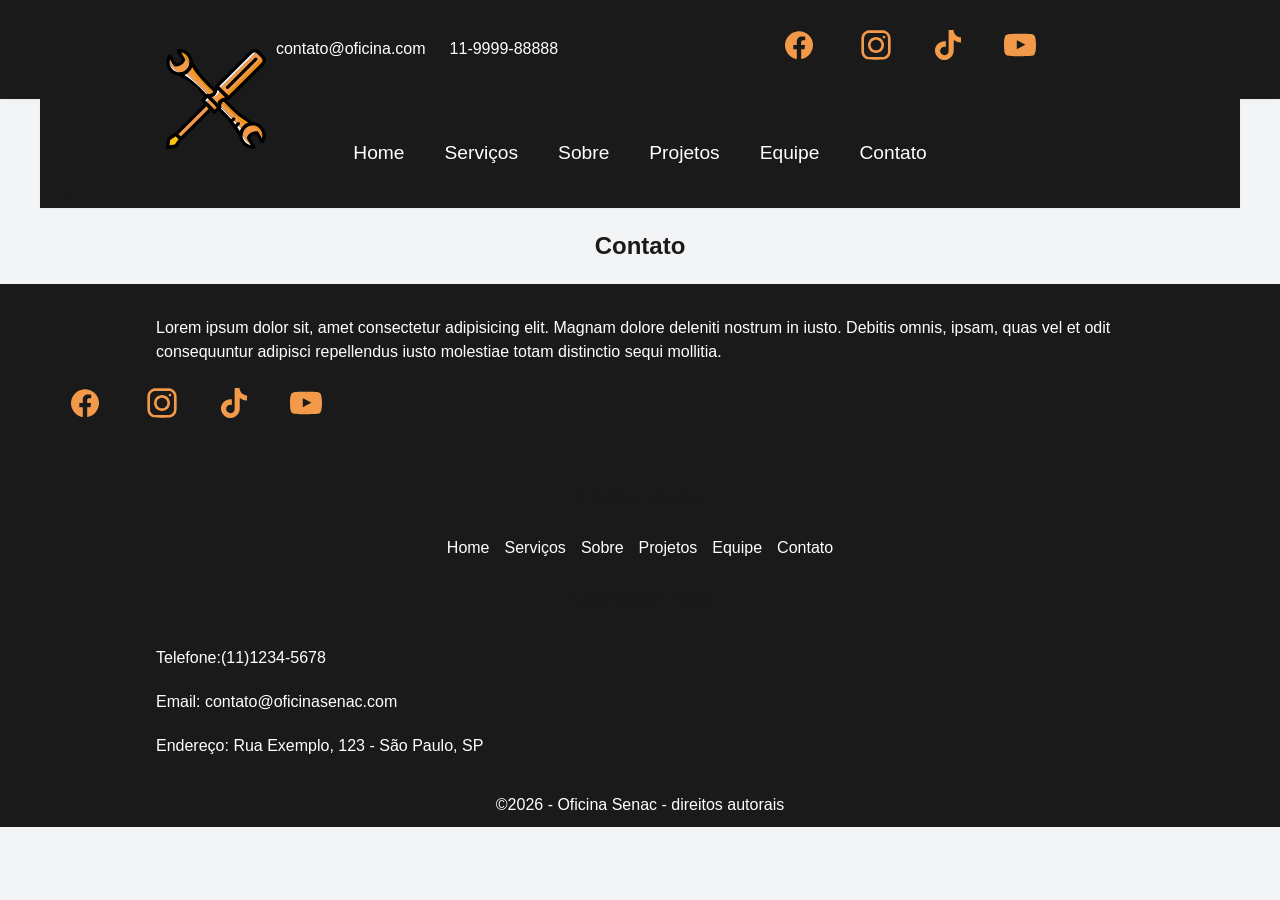
==== contato.html @ ad154985 "feat: adicionando footer padronizado pelo js" ====
<!DOCTYPE html>
<html lang="pt-BR">
<head>
    <meta charset="UTF-8">
    <meta name="viewport" content="width=device-width, initial-scale=1.0">
    <title>Oficina Senac - Serviços</title>
    <meta name="description" content="Oficina de Desenvolvimento de sites para carros">
    <meta name="keywords" content="keyword1, keyword2">
    <meta property="og:title" content="Page Title">
    <meta property="og:description" content="Page description">
    <meta property="og:type" content="website">
    <meta property="og:url" content="https://www.example.com">
    <meta property="og:image" content="https://www.example.com/image.jpg">
    <meta name="twitter:card" content="summary_large_image">
    <meta name="twitter:title" content="Page Title">
    <meta name="twitter:description" content="Page description">
    <meta name="twitter:image" content="https://www.example.com/image.jpg">

    <link rel="preload" href="assets/css/microframework.css" as="style"
            onload="this.rel='stylesheet'">
    <noscript>
        <link rel="stylesheet" href="assets/css/microframework.css">
    </noscript>
</head>
<body class="bem-cursor">
    <div id="navbar-principal"></div>
    <main>
        <div id="navbar-secundaria" class="bem-navbar--secundaria bem-container"></div>
<section class="bem-container" id="servicos">
            <h2 class="bem-titulo-h2">Contato</h2>
            <div class="bem-grid-auto">

           

            </div>
        </section>


    </main>
<footer id="footer-container">     
     </footer>
     <script src="assets/js/footer.js"></script>
     <script src="assets/js/navbar.js"></script>
     <script src="assets/js/script.js"></script>
</body>
</html>
---- assets/css/microframework.css ----
*{margin:0;padding:0;box-sizing:border-box}
:root{
  --bem-primary:#1a1a1b;
  --bem-secondary:#ffffff;
  --bem-tertiary: #f2994a; 

  --bem-success:#10b981;
  --bem-danger:#ef4444;
  --bem-warning:#f59e0b;
  --bem-dark:#1f2937;
  --bem-light:#f3f4f6;
  --bem-bg:#1a1a1b;
  --bem-surface:#ffffff;
  --bem-text:#1f2937;
  --bem-text-muted:#6b7280;
  --bem-border:#e5e7eb;
  --bem-spacing-xs:.25rem;
  --bem-spacing-sm:.5rem;
  --bem-spacing-md:1rem;
  --bem-spacing-lg:1.5rem;
  --bem-spacing-xl:2rem;
  --bem-font-base:-apple-system, BlinkMacSystemFont, 'Segoe UI', Roboto, Oxygen, Ubuntu, Cantarell, sans-serif;
  --bem-font-mono:'Courier New', monospace;
  --bem-radius-sm:.25rem;
  --bem-radius-md:.5rem;
  --bem-radius-lg:1rem;
  --bem-shadow-sm:0 1px 2px 0 rgba(0,0,0,.05);
  --bem-shadow-md:0 4px 6px -1px rgba(0,0,0,.1);
  --bem-shadow-lg:0 10px 15px -3px rgba(0,0,0,.1);
}
[data-theme="dia"]{
  --bem-primary:#8b5cf6;
  --bem-bg:#f5f5f7;
}
[data-theme="tarde"]{
  --bem-primary:#f97316;
  --bem-secondary:#d946ef;
  --bem-bg:#fdf5ee;
  --bem-surface:#fffaf7;
  --bem-text-muted:#78716c;
  --bem-border:#e7d5c4;
  --bem-light:#fae8d5;
}
[data-theme="noite"]{
  --bem-primary:#2dd4bf;
  --bem-secondary:#a78bfa;
  --bem-success:#34d399;
  --bem-danger:#f87171;
  --bem-bg:#0f172a;
  --bem-surface:#1e293b;
  --bem-text:#f1f5f9;
  --bem-text-muted:#94a3b8;
  --bem-border:#334155;
  --bem-light:#334155;
}
html{
  scroll-behavior: smooth;
}
body{
  font-family:var(--bem-font-base);
  line-height:1.5;
  color:var(--bem-text);
  background:var(--bem-light);
  transition:background .25s, color .25s;
  cursor: url(../imagens/cursor/cursor-alt-svgrepo-com.svg), auto;
}
a{
  cursor: url(../imagens/cursor/cursor-click-2-svgrepo-com.svg), auto;
  text-decoration: none;
  color: var(--bem-secondary);
}
p{
  color: var(--bem-secondary);
  padding: 10px 100px;
}

header{
  display: flex;
  justify-content: center;
  align-items: center;
  gap: 2.5rem;
}
.bem-logo{
  position: absolute;
  top: 0;
  left: 50px;
  /*                    x     y      */
  transform: translate(-120px, 0);
  z-index: 1001;
  width: 100px;
}
.icon-marcas{
  width: 100px;
}
.container-icons{
  display: flex;
  align-items: center;
  justify-content: space-around;
  flex-wrap: wrap;
  gap: 50px;
  width: 100%;
  margin: var(--bem-spacing-sm) 0;
  padding: var(--bem-spacing-sm);
}
#sobre{
  position: relative;
  height: 300px;
}
.sobre-img{
  position: absolute;
  top: 70px;
  left: 0;
  display: flex;
  align-items: center;
  justify-content: center;
  border-radius: 100px 0 0 0;
  width: 45%;
  height: 230px;
  z-index: 5;
  background-color: var(--bem-text-muted);
}
.sobre-descricao{
  position: absolute;
  top:0;
  right: 0;
  display: flex;
  flex-direction: column;
  width: 60%;
  height: 300px;
  color: var(--bem-light);
  background-color: var(--bem-bg);
}
.bem-hero{
  /*relativo para c ontrolar a posição absoluta dos filhos  */
  position: relative;
  display: flex;
  align-items: center;
  justify-content: center;
  height: 65.75vh;
  background-image: url(../imagens/Garagem.webp);
  /*cover = estica e contain manter o tamanho original  */
  background-size: cover;
  background-repeat: no-repeat;
  background-position: center;
  background-color: #0f172a;
  color: var(--bem-light);
}
.bem-hero__titulo{
  display: flex;
  flex-direction: column;
  align-items: center;
  justify-content: center;
  background-color: #0f172a6c;
  backdrop-filter: blur(15px);
  position: absolute;
  top: 0;
  left: calc(50% /2);
  width: 50%;
  height: 100%;
  z-index: 10;
  padding: 50px;
  gap: 20px;
}
.bem-hero_imagem{
  position: absolute;
  bottom: 0;
  right: 20%;
  z-index: 2;
  /*      aumentar o tamnho  horizontal e vertical   
          da equerda para direita e de cima para baixo
  
  */
  transform: scale(1.5) translate(50px, -30px) ;
}
.bem-titulo-h2{
  display: flex;
  align-items: center;
  justify-content: center;
  margin: 20px;
  font-size: 1.5rem;
  color: var(--bem-primary);
}
.bem-container{
  width:100%;
  max-width:1200px;
  margin:0 auto;
  padding:0 var(--bem-spacing-md);
}
.bem-container--fluid{ max-width:100% }
.bem-container--narrow{ max-width:600px }
.bem-grid { display: grid; gap: var(--bem-spacing-md) }
.bem-btn{
  display:flex;
  align-items:center;
  justify-content:center;
  padding:var(--bem-spacing-sm) var(--bem-spacing-lg);
  font-size:1rem;
  font-weight:500;
  border:none;
  border-radius:var(--bem-radius-md);
  cursor:pointer;
  transition:all .2s ease;
  text-decoration:none;
  gap:var(--bem-spacing-sm);
  margin: var(--bem-spacing-lg) 0;
}
.bem-btn:hover{ transform:translateY(-1px);box-shadow:var(--bem-shadow-md) }
.bem-btn:active{ transform:translateY(0) }
.bem-btn--primary{ background-color:var(--bem-primary);color:#fff;border: 2px solid var(--bem-tertiary); }
.bem-btn--primary:hover{ filter:brightness(.9) }
.bem-btn--secondary{ background-color:var(--bem-secondary);color:#fff }
.bem-btn--secondary:hover{ filter:brightness(.9) }
.bem-btn--success{ background-color:var(--bem-success);color:#fff }
.bem-btn--danger{ background-color:var(--bem-danger);color:#fff }
.bem-btn--outline{
  background-color:transparent;
  border:2px solid var(--bem-primary);
  color:var(--bem-primary);
}
.bem-btn--outline:hover{ background-color:var(--bem-primary);color:#fff }
.bem-btn--sm{ padding:var(--bem-spacing-xs) var(--bem-spacing-md);font-size:.875rem }
.bem-btn--lg{ padding:var(--bem-spacing-md) var(--bem-spacing-xl);font-size:1.125rem }
.bem-btn--block{ width:100% }
.bem-btn:disabled,.bem-btn--disabled{ opacity:.5;cursor:not-allowed;pointer-events:none }
.bem-btn__icon{ display:inline-flex;font-size:1.25em }
.bem-btn__text{ display:inline-flex }
.bem-card{
  background-color:var(--bem-surface);
  border-radius:var(--bem-radius-lg);
  box-shadow:var(--bem-shadow-md);
  overflow:hidden;
  transition:all .3s ease;
}
.bem-card:hover{ box-shadow:var(--bem-shadow-lg);transform:translateY(-2px) }
.bem-card--flat{ box-shadow:none;border:1px solid var(--bem-border) }
.bem-card__header{ padding:var(--bem-spacing-lg);border-bottom:1px solid var(--bem-border) }
.bem-card__title{ font-size:1.25rem;font-weight:600;margin:0;color:var(--bem-text) }
.bem-card__subtitle{ font-size:.875rem;color:var(--bem-text-muted);margin-top:var(--bem-spacing-xs) }
.bem-card__body{ padding:var(--bem-spacing-lg) }
.bem-card__footer{
  padding:var(--bem-spacing-lg);
  border-top:1px solid var(--bem-border);
  background-color:var(--bem-light);
}
.bem-card__image{ width:100%;height:auto;display:block }
.bem-card__actions{ display:flex;gap:var(--bem-spacing-sm);align-items:center }
.bem-form{ display:flex;flex-direction:column;gap:var(--bem-spacing-md) }
.bem-form__group{ display:flex;flex-direction:column;gap:var(--bem-spacing-xs) }
.bem-form__label{ font-weight:500;font-size:.875rem;color:var(--bem-text) }
.bem-form__label--required::after{ content:' *';color:var(--bem-danger) }
.bem-form__input,
.bem-form__textarea,
.bem-form__select{
  width:100%;
  padding:var(--bem-spacing-sm) var(--bem-spacing-md);
  border:2px solid var(--bem-border);
  border-radius:var(--bem-radius-md);
  font-size:1rem;
  font-family:inherit;
  transition:all .2s ease;
  background:var(--bem-surface);
  color:var(--bem-text);
}
.bem-form__input:focus,
.bem-form__textarea:focus,
.bem-compare__range:focus-visible{
  opacity:.01;
  outline:3px solid var(--bem-primary);
  outline-offset:-3px;
}
@keyframes bem-fade-in{ from{ opacity:0}to{ opacity:1}}
@keyframes bem-slide-up{ from{ opacity:0;transform:translateY(20px)}to{ opacity:1;transform:translateY(0)}}
@keyframes bem-scale-up{ from{ opacity:0;transform:scale(0.95)}to{ opacity:1;transform:scale(1)}}
.bem-animate-fade-in{ animation:bem-fade-in 0.3s ease forwards}
.bem-animate-slide-up{ animation:bem-slide-up 0.4s ease forwards}
.bem-grid-auto{ display:grid;grid-template-columns:repeat(auto-fit, minmax(280px, 1fr));gap:var(--bem-spacing-md)}
.bem-flex-1{ flex:1}
.bem-flex-wrap{ flex-wrap:wrap}
.bem-h-screen{ height:100vh}
.bem-min-h-screen{ min-height:100vh}
.bem-w-screen{ width:100vw}
.bem-m-0{ margin:0}
.bem-p-0{ padding:0}
.bem-mx-auto{ margin-left:auto;margin-right:auto}
.bem-my-auto{ margin-top:auto;margin-bottom:auto}
.bem-mt-auto{ margin-top:auto}
.bem-pt-xl{ padding-top:var(--bem-spacing-xl)}
.bem-pb-xl{ padding-bottom:var(--bem-spacing-xl)}
.bem-px-lg{ padding-left:var(--bem-spacing-lg);padding-right:var(--bem-spacing-lg)}
.bem-gap-lg{ gap:var(--bem-spacing-lg)}
.bem-gap-xl{ gap:var(--bem-spacing-xl)}
.bem-text-primary{ color:var(--bem-primary)}
.bem-text-secondary{ color:var(--bem-secondary)}
.bem-text-success{ color:var(--bem-success)}
.bem-text-danger{ color:var(--bem-danger)}
.bem-text-muted-util{ color:var(--bem-text-muted)}
.bem-font-bold{ font-weight:700}
.bem-font-medium{ font-weight:500}
.bem-text-xl{ font-size:1.25rem}
.bem-text-2xl{ font-size:1.5rem}
.bem-text-xs{ font-size:0.75rem}
.bem-text-sm{ font-size:0.875rem}
.bem-icon-lg{ font-size:2rem;display:inline-flex;justify-content:center;align-items:center}
.bem-text-underline{ text-decoration:underline}
.bem-bg-glass{ background-color:rgba(255,255,255,.2);backdrop-filter:blur(4px);border:1px solid rgba(255,255,255,.3)}
[data-theme="noite"] .bem-bg-glass{ background-color:rgba(15,23,42,.4);border-color:rgba(255,255,255,.1)}
.bem-border-primary{ border-color:var(--bem-primary)}
.bem-border-top-primary{ border-top:3px solid var(--bem-primary)}
.bem-border-top-secondary{ border-top:3px solid var(--bem-secondary)}
.bem-border-left-success{ border-left-color:var(--bem-success)}
.bem-border-default{ border:1px solid var(--bem-border)}
.bem-max-w-xxs{ max-width:220px}
.bem-max-w-xs{ max-width:280px}
.bem-max-w-sm{ max-width:400px}
.bem-form__input--error,.bem-form__textarea--error,.bem-form__select--error{ border-color:var(--bem-danger) }
.bem-form__input--success,.bem-form__textarea--success,.bem-form__select--success{ border-color:var(--bem-success) }
.bem-form__textarea{ min-height:100px;resize:vertical }
.bem-form__help{ font-size:.875rem;color:var(--bem-text-muted) }
.bem-form__error{ font-size:.875rem;color:var(--bem-danger) }
.bem-form__checkbox,.bem-form__radio{ display:flex;align-items:center;gap:var(--bem-spacing-sm) }
.bem-form__checkbox input,.bem-form__radio input{ width:auto }
.bem-alert{
  padding:var(--bem-spacing-md);
  border-radius:var(--bem-radius-md);
  border-left:4px solid;
  display:flex;
  align-items:flex-start;
  gap:var(--bem-spacing-sm);
}
.bem-alert--info{ background-color:#dbeafe;border-color:var(--bem-primary);color:#1e40af }
.bem-alert--success{ background-color:#d1fae5;border-color:var(--bem-success);color:#065f46 }
.bem-alert--warning{ background-color:#fef3c7;border-color:var(--bem-warning);color:#92400e }
.bem-alert--danger{ background-color:#fee2e2;border-color:var(--bem-danger);color:#991b1b }
.bem-alert__icon{ font-size:1.25rem;flex-shrink:0 }
.bem-alert__content{ flex:1 }
.bem-alert__title{ font-weight:600;margin-bottom:var(--bem-spacing-xs) }
.bem-alert__message{ font-size:.875rem }
.bem-alert__close{
  background:none;border:none;cursor:pointer;padding:0;
  font-size:1.25rem;opacity:.6;transition:opacity .2s;
  color:inherit;
}
.bem-alert__close:hover{ opacity:1 }
.bem-navbar{
  display:flex;
  align-items:center;
  justify-content: space-evenly;
  padding:var(--bem-spacing-md) var(--bem-spacing-lg);
  box-shadow:var(--bem-shadow-sm);
  transition:background .25s;
  position:sticky;
  top:0; 
  z-index:100;
  width: 100%;
  background-color: var(--bem-primary);
  color: var(--bem-secondary);
}
.bem-navbar--secundaria{
  display:flex;
  align-items:center;
  justify-content:center;
  padding:var(--bem-spacing-md) var(--bem-spacing-lg);
  box-shadow:var(--bem-shadow-sm);
  transition:background .25s;
  position:sticky; top: 70px; z-index:10;
  background-color: var(--bem-primary);
  color: var(--bem-secondary);
}
.bem-navbar--dark{ background-color:var(--bem-dark);color:#fff }
.bem-navbar__brand{ font-size:1.5rem;font-weight:700;text-decoration:none;color:inherit; position: relative; }
.bem-navbar__menu{ display:flex;gap:var(--bem-spacing-lg);list-style:none;align-items:center }
.bem-navbar__item{ display:inline-flex }
.bem-navbar__link{ text-decoration:none;color:var(--bem-secondary);padding:var(--bem-spacing-sm);transition:color .2s; font-size: 1.2rem; }
.bem-navbar__link:hover{ color:var(--bem-text-muted) }
.bem-navbar__link--active{ color:var(--bem-tertiary);font-weight:600 }
.bem-navbar__toggle{ display:none;background:none;border:none;font-size:1.5rem;cursor:pointer;color:var(--bem-secondary) }
.bem-modal{
  position:fixed;inset:0;
  background-color:rgba(0,0,0,.5);
  display:flex;align-items:center;justify-content:center;
  z-index:1000;padding:var(--bem-spacing-md);
  animation:bem-fade-in 0.2s ease forwards;
}
.bem-modal--hidden{ display:none }
.bem-modal__dialog{
  background-color:var(--bem-surface);
  border-radius:var(--bem-radius-lg);
  box-shadow:var(--bem-shadow-lg);
  max-width:500px;width:100%;max-height:90vh;overflow:auto;
  animation:bem-scale-up 0.3s cubic-bezier(0.175, 0.885, 0.32, 1.275) forwards;
}
.bem-modal__header{
  padding:var(--bem-spacing-lg);
  border-bottom:1px solid var(--bem-border);
  display:flex;align-items:center;justify-content:space-between;
}
.bem-modal__title{ font-size:1.25rem;font-weight:600;margin:0;color:var(--bem-text) }
.bem-modal__close{
  background:none;border:none;font-size:1.5rem;cursor:pointer;
  padding:0;color:var(--bem-text-muted);transition:color .2s;
}
.bem-modal__close:hover{ color:var(--bem-text) }
.bem-modal__body{ padding:var(--bem-spacing-lg) }
.bem-modal__footer{
  padding:var(--bem-spacing-lg);
  border-top:1px solid var(--bem-border);
  display:flex;gap:var(--bem-spacing-sm);justify-content:flex-end;
}
.bem-navbar__checkbox{ display:none }
.bem-theme-toggle{
  position:fixed;bottom:1.5rem;right:1.5rem;z-index:9999;
  display:flex;gap:.25rem;
  background:var(--bem-surface);
  padding:.375rem;
  border-radius:9999px;
  box-shadow:var(--bem-shadow-lg);
  border:1px solid var(--bem-border);
  transition:background .25s, border-color .25s;
}
.bem-theme-toggle__btn{
  background:none;border:none;cursor:pointer;
  font-size:1.125rem;padding:.375rem .5rem;
  border-radius:9999px;transition:background .15s;
  line-height:1;color:var(--bem-text);
}
.bem-theme-toggle__btn:hover{ background:var(--bem-light) }
.bem-theme-toggle__btn--active{ background:var(--bem-primary);color:#fff }
.bem-text-center{ text-align:center }
.bem-text-left{ text-align:left }
.bem-text-right{ text-align:right }
.bem-mt-sm{ margin-top:var(--bem-spacing-sm) }
.bem-mt-md{ margin-top:var(--bem-spacing-md) }
.bem-mt-lg{ margin-top:var(--bem-spacing-lg) }
.bem-mb-sm{ margin-bottom:var(--bem-spacing-sm) }
.bem-mb-md{ margin-bottom:var(--bem-spacing-md) }
.bem-mb-lg{ margin-bottom:var(--bem-spacing-lg) }
.bem-p-sm{ padding:var(--bem-spacing-sm) }
.bem-p-md{ padding:var(--bem-spacing-md) }
.bem-p-lg{ padding:var(--bem-spacing-lg) }
.bem-flex{ display:flex }
.bem-flex-col{ flex-direction:column }
.bem-items-center{ align-items:center }
.bem-justify-center{ justify-content:center }
.bem-justify-between{ justify-content:space-between }
.bem-gap-sm{ gap:var(--bem-spacing-sm) }
.bem-gap-md{ gap:var(--bem-spacing-md) }
.bem-w-full{ width:100% }
.bem-h-full{ height:100% }
.bem-rounded{ border-radius:var(--bem-radius-md) }
.bem-rounded-full{ border-radius:9999px }
.bem-shadow{ box-shadow:var(--bem-shadow-md) }
.bem-shadow-lg{ box-shadow:var(--bem-shadow-lg) }
.bem-grid-auto-4{ display:grid;grid-template-columns:repeat(auto-fit, minmax(60px, 1fr))}
@media(max-width:768px){
  .bem-hero__titulo{
    left: 0;
    width: 100%;
  }
  .bem-container--narrow{ width:100%; max-width:768px ; }
  .bem-hero_imagem{
    display: none;
  }
  .bem-navbar--secundaria{
    position:fixed; top: 0;
  }
  .bem-logo{
    display: block;
    position: fixed;
    top: 0;
    left: 50%;
    z-index: 151;
  }
  .bem-navbar{
    display: none;
  }
  .bem-grid--cols-2,.bem-grid--cols-3,.bem-grid--cols-4 { grid-template-columns: 1fr }
  .bem-navbar__menu{ display:none }
  .bem-navbar__toggle{ display:block; cursor:pointer; margin-left:auto; }
  .bem-hide-mobile{ display:none !important }
  .bem-navbar__checkbox:checked ~ .bem-navbar__menu {
    display:flex !important;
    flex-direction:column;
    align-items: center;
    position:absolute; top:100%; left:0; right:0;
    background-color:var(--bem-bg);
    padding:var(--bem-spacing-md);
    box-shadow:var(--bem-shadow-md);
    animation:bem-slide-up 0.3s forwards;
    z-index: 1000;
    height: 100vh;
    font-size: 1.5rem;
  }
}

#projetos{
  position: relative;
}
.img-comp-container {
  position: relative;
  height: 200px; /*should be the same height as the images*/
  margin: 0 20px;
  width: 300px;
}

.img-comp-img {
  position: absolute;
  width: auto;
  height: auto;
  overflow: hidden;
}

.img-comp-img img {
  display: block;
  vertical-align: middle;
}

.img-comp-slider {
  position: absolute;
  z-index: 9;
  cursor: ew-resize;
  /*set the appearance of the slider:*/
  width: 80px;
  height: 40px;
  background-image: url(../imagens/imagem_projeto/setas.svg);
  background-repeat: no-repeat;
  background-size: contain;
  background-position-x: center;
  border-radius: 100px;
  animation: esquerda-direita .6s 6;
}
/* keyframes */
@keyframes esquerda-direita{
  0% { 
    left: 111px; 
  }
  50% { 
    left: 108px; 
  }
  100% { 
    left: 111px; 
  }
}

.img-comp-overlay::after{
  content: "Antes";
  position: absolute;
  top: 0;
  left: 0;
  width: 100%;
  height: 30px;
  background-color: var(--bem-light);
  color: var(--bem-bg);
  font-size: 1.4rem;
}

.img-comp-overlay{
  border-right: solid 2px var(--bem-tertiary);
}

/* --- Animações de Revelação ao Rolar a Página --- */
.revelar {
  opacity: 0;
  transform: translateY(50px);
  transition: all 0.8s ease-out;
}

.revelar.ativo {
  opacity: 1;
  transform: translateY(0);
}
.columns {
  float: left;
  width: 33.3%;
  padding: 8px;
}

/* Clearfix para evitar que a próxima seção suba */
#precos::after {
  content: "";
  display: table;
  clear: both;
}

.price {
  list-style-type: none;
  border: 1px solid #eee;
  margin: 0;
  padding: 0;
  -webkit-transition: 0.3s;
  transition: 0.3s;
}

.price:hover {
  box-shadow: 0 8px 12px 0 rgba(0,0,0,0.2)
}

.price .header {
  background-color: #111;
  color: white;
  font-size: 25px;
}

.price li {
  border-bottom: 1px solid #eee;
  padding: 20px;
  text-align: center;
}

.price .grey {
  background-color: #eee;
  font-size: 20px;
}

.button {
  background-color: var(--bem-tertiary);
  border: none;
  color: var(--bem-bg);
  padding: 10px 25px;
  text-align: center;
  text-decoration: none;
  font-size: 1.1rem;
  font-weight: 600;
}

@media only screen and (max-width: 600px) {
  .columns {
    width: 100%;
  }
}

/* --- Carrossel Infinito da Equipe --- */
.carrossel-wrapper {
  overflow: hidden;
  width: 100%;
  padding: 20px 0 50px 0; /* Padding inferior aumentado para caber o painel */
  position: relative;
}

.carrossel-track {
  display: flex;
  gap: 20px;
  width: max-content;
  animation: scroll-infinito 20s linear infinite;
}

.carrossel-track:hover {
  animation-play-state: paused;
}

.carrossel-track .bem-card--equipe {
  width: 280px;
  flex-shrink: 0;
  position: relative;
  overflow: visible !important;
  background-color: transparent !important;
  box-shadow: none !important;
}

.bem-card--equipe .bem-card__image {
  width: 100%;
  height: 380px;
  object-fit: cover;
  border-radius: var(--bem-radius-lg);
  display: block;
}

.bem-card__info-panel {
  position: absolute;
  bottom: -30px;
  left: 0;
  width: 85%;
  background-color: #888888;
  color: #000000;
  padding: 15px;
  z-index: 10;
  border-bottom-left-radius: var(--bem-radius-lg);
  clip-path: polygon(0 0, 85% 0, 100% 100%, 0 100%);
}

.bem-card__info-panel h3 {
  font-size: 1.5rem;
  font-weight: 700;
  margin: 0 0 5px 0;
}

.bem-card__info-panel p {
  padding: 0;
  margin: 0 0 10px 0;
  font-size: 1rem;
  color: #333333;
}

.equipe-sociais {
  display: flex;
  gap: 8px;
}

.equipe-sociais svg {
  width: 24px;
  height: 24px;
}

.equipe-sociais svg path, 
.equipe-sociais svg circle {
  fill: #000000;
}

@keyframes scroll-infinito {
  0% {
    transform: translateX(0);
  }
  100% {
    transform: translateX(calc(-50% - 10px));
  }
}

#footer-container{
  width: 100%;
  background-color: var(--bem-bg);
  display: flex;
  flex-direction: column;
  justify-content: center;
  align-items: center;
  gap: 15px;
}
.bem-navbar__footer{
  list-style: none;
  display: flex;
  justify-content: center;
  align-items: center;
  gap: 15px;
}
---- assets/css/microframework.css ----
*{margin:0;padding:0;box-sizing:border-box}
:root{
  --bem-primary:#1a1a1b;
  --bem-secondary:#ffffff;
  --bem-tertiary: #f2994a; 

  --bem-success:#10b981;
  --bem-danger:#ef4444;
  --bem-warning:#f59e0b;
  --bem-dark:#1f2937;
  --bem-light:#f3f4f6;
  --bem-bg:#1a1a1b;
  --bem-surface:#ffffff;
  --bem-text:#1f2937;
  --bem-text-muted:#6b7280;
  --bem-border:#e5e7eb;
  --bem-spacing-xs:.25rem;
  --bem-spacing-sm:.5rem;
  --bem-spacing-md:1rem;
  --bem-spacing-lg:1.5rem;
  --bem-spacing-xl:2rem;
  --bem-font-base:-apple-system, BlinkMacSystemFont, 'Segoe UI', Roboto, Oxygen, Ubuntu, Cantarell, sans-serif;
  --bem-font-mono:'Courier New', monospace;
  --bem-radius-sm:.25rem;
  --bem-radius-md:.5rem;
  --bem-radius-lg:1rem;
  --bem-shadow-sm:0 1px 2px 0 rgba(0,0,0,.05);
  --bem-shadow-md:0 4px 6px -1px rgba(0,0,0,.1);
  --bem-shadow-lg:0 10px 15px -3px rgba(0,0,0,.1);
}
[data-theme="dia"]{
  --bem-primary:#8b5cf6;
  --bem-bg:#f5f5f7;
}
[data-theme="tarde"]{
  --bem-primary:#f97316;
  --bem-secondary:#d946ef;
  --bem-bg:#fdf5ee;
  --bem-surface:#fffaf7;
  --bem-text-muted:#78716c;
  --bem-border:#e7d5c4;
  --bem-light:#fae8d5;
}
[data-theme="noite"]{
  --bem-primary:#2dd4bf;
  --bem-secondary:#a78bfa;
  --bem-success:#34d399;
  --bem-danger:#f87171;
  --bem-bg:#0f172a;
  --bem-surface:#1e293b;
  --bem-text:#f1f5f9;
  --bem-text-muted:#94a3b8;
  --bem-border:#334155;
  --bem-light:#334155;
}
html{
  scroll-behavior: smooth;
}
body{
  font-family:var(--bem-font-base);
  line-height:1.5;
  color:var(--bem-text);
  background:var(--bem-light);
  transition:background .25s, color .25s;
  cursor: url(../imagens/cursor/cursor-alt-svgrepo-com.svg), auto;
}
a{
  cursor: url(../imagens/cursor/cursor-click-2-svgrepo-com.svg), auto;
  text-decoration: none;
  color: var(--bem-secondary);
}
p{
  color: var(--bem-secondary);
  padding: 10px 100px;
}

header{
  display: flex;
  justify-content: center;
  align-items: center;
  gap: 2.5rem;
}
.bem-logo{
  position: absolute;
  top: 0;
  left: 50px;
  /*                    x     y      */
  transform: translate(-120px, 0);
  z-index: 1001;
  width: 100px;
}
.icon-marcas{
  width: 100px;
}
.container-icons{
  display: flex;
  align-items: center;
  justify-content: space-around;
  flex-wrap: wrap;
  gap: 50px;
  width: 100%;
  margin: var(--bem-spacing-sm) 0;
  padding: var(--bem-spacing-sm);
}
#sobre{
  position: relative;
  height: 300px;
}
.sobre-img{
  position: absolute;
  top: 70px;
  left: 0;
  display: flex;
  align-items: center;
  justify-content: center;
  border-radius: 100px 0 0 0;
  width: 45%;
  height: 230px;
  z-index: 5;
  background-color: var(--bem-text-muted);
}
.sobre-descricao{
  position: absolute;
  top:0;
  right: 0;
  display: flex;
  flex-direction: column;
  width: 60%;
  height: 300px;
  color: var(--bem-light);
  background-color: var(--bem-bg);
}
.bem-hero{
  /*relativo para c ontrolar a posição absoluta dos filhos  */
  position: relative;
  display: flex;
  align-items: center;
  justify-content: center;
  height: 65.75vh;
  background-image: url(../imagens/Garagem.webp);
  /*cover = estica e contain manter o tamanho original  */
  background-size: cover;
  background-repeat: no-repeat;
  background-position: center;
  background-color: #0f172a;
  color: var(--bem-light);
}
.bem-hero__titulo{
  display: flex;
  flex-direction: column;
  align-items: center;
  justify-content: center;
  background-color: #0f172a6c;
  backdrop-filter: blur(15px);
  position: absolute;
  top: 0;
  left: calc(50% /2);
  width: 50%;
  height: 100%;
  z-index: 10;
  padding: 50px;
  gap: 20px;
}
.bem-hero_imagem{
  position: absolute;
  bottom: 0;
  right: 20%;
  z-index: 2;
  /*      aumentar o tamnho  horizontal e vertical   
          da equerda para direita e de cima para baixo
  
  */
  transform: scale(1.5) translate(50px, -30px) ;
}
.bem-titulo-h2{
  display: flex;
  align-items: center;
  justify-content: center;
  margin: 20px;
  font-size: 1.5rem;
  color: var(--bem-primary);
}
.bem-container{
  width:100%;
  max-width:1200px;
  margin:0 auto;
  padding:0 var(--bem-spacing-md);
}
.bem-container--fluid{ max-width:100% }
.bem-container--narrow{ max-width:600px }
.bem-grid { display: grid; gap: var(--bem-spacing-md) }
.bem-btn{
  display:flex;
  align-items:center;
  justify-content:center;
  padding:var(--bem-spacing-sm) var(--bem-spacing-lg);
  font-size:1rem;
  font-weight:500;
  border:none;
  border-radius:var(--bem-radius-md);
  cursor:pointer;
  transition:all .2s ease;
  text-decoration:none;
  gap:var(--bem-spacing-sm);
  margin: var(--bem-spacing-lg) 0;
}
.bem-btn:hover{ transform:translateY(-1px);box-shadow:var(--bem-shadow-md) }
.bem-btn:active{ transform:translateY(0) }
.bem-btn--primary{ background-color:var(--bem-primary);color:#fff;border: 2px solid var(--bem-tertiary); }
.bem-btn--primary:hover{ filter:brightness(.9) }
.bem-btn--secondary{ background-color:var(--bem-secondary);color:#fff }
.bem-btn--secondary:hover{ filter:brightness(.9) }
.bem-btn--success{ background-color:var(--bem-success);color:#fff }
.bem-btn--danger{ background-color:var(--bem-danger);color:#fff }
.bem-btn--outline{
  background-color:transparent;
  border:2px solid var(--bem-primary);
  color:var(--bem-primary);
}
.bem-btn--outline:hover{ background-color:var(--bem-primary);color:#fff }
.bem-btn--sm{ padding:var(--bem-spacing-xs) var(--bem-spacing-md);font-size:.875rem }
.bem-btn--lg{ padding:var(--bem-spacing-md) var(--bem-spacing-xl);font-size:1.125rem }
.bem-btn--block{ width:100% }
.bem-btn:disabled,.bem-btn--disabled{ opacity:.5;cursor:not-allowed;pointer-events:none }
.bem-btn__icon{ display:inline-flex;font-size:1.25em }
.bem-btn__text{ display:inline-flex }
.bem-card{
  background-color:var(--bem-surface);
  border-radius:var(--bem-radius-lg);
  box-shadow:var(--bem-shadow-md);
  overflow:hidden;
  transition:all .3s ease;
}
.bem-card:hover{ box-shadow:var(--bem-shadow-lg);transform:translateY(-2px) }
.bem-card--flat{ box-shadow:none;border:1px solid var(--bem-border) }
.bem-card__header{ padding:var(--bem-spacing-lg);border-bottom:1px solid var(--bem-border) }
.bem-card__title{ font-size:1.25rem;font-weight:600;margin:0;color:var(--bem-text) }
.bem-card__subtitle{ font-size:.875rem;color:var(--bem-text-muted);margin-top:var(--bem-spacing-xs) }
.bem-card__body{ padding:var(--bem-spacing-lg) }
.bem-card__footer{
  padding:var(--bem-spacing-lg);
  border-top:1px solid var(--bem-border);
  background-color:var(--bem-light);
}
.bem-card__image{ width:100%;height:auto;display:block }
.bem-card__actions{ display:flex;gap:var(--bem-spacing-sm);align-items:center }
.bem-form{ display:flex;flex-direction:column;gap:var(--bem-spacing-md) }
.bem-form__group{ display:flex;flex-direction:column;gap:var(--bem-spacing-xs) }
.bem-form__label{ font-weight:500;font-size:.875rem;color:var(--bem-text) }
.bem-form__label--required::after{ content:' *';color:var(--bem-danger) }
.bem-form__input,
.bem-form__textarea,
.bem-form__select{
  width:100%;
  padding:var(--bem-spacing-sm) var(--bem-spacing-md);
  border:2px solid var(--bem-border);
  border-radius:var(--bem-radius-md);
  font-size:1rem;
  font-family:inherit;
  transition:all .2s ease;
  background:var(--bem-surface);
  color:var(--bem-text);
}
.bem-form__input:focus,
.bem-form__textarea:focus,
.bem-compare__range:focus-visible{
  opacity:.01;
  outline:3px solid var(--bem-primary);
  outline-offset:-3px;
}
@keyframes bem-fade-in{ from{ opacity:0}to{ opacity:1}}
@keyframes bem-slide-up{ from{ opacity:0;transform:translateY(20px)}to{ opacity:1;transform:translateY(0)}}
@keyframes bem-scale-up{ from{ opacity:0;transform:scale(0.95)}to{ opacity:1;transform:scale(1)}}
.bem-animate-fade-in{ animation:bem-fade-in 0.3s ease forwards}
.bem-animate-slide-up{ animation:bem-slide-up 0.4s ease forwards}
.bem-grid-auto{ display:grid;grid-template-columns:repeat(auto-fit, minmax(280px, 1fr));gap:var(--bem-spacing-md)}
.bem-flex-1{ flex:1}
.bem-flex-wrap{ flex-wrap:wrap}
.bem-h-screen{ height:100vh}
.bem-min-h-screen{ min-height:100vh}
.bem-w-screen{ width:100vw}
.bem-m-0{ margin:0}
.bem-p-0{ padding:0}
.bem-mx-auto{ margin-left:auto;margin-right:auto}
.bem-my-auto{ margin-top:auto;margin-bottom:auto}
.bem-mt-auto{ margin-top:auto}
.bem-pt-xl{ padding-top:var(--bem-spacing-xl)}
.bem-pb-xl{ padding-bottom:var(--bem-spacing-xl)}
.bem-px-lg{ padding-left:var(--bem-spacing-lg);padding-right:var(--bem-spacing-lg)}
.bem-gap-lg{ gap:var(--bem-spacing-lg)}
.bem-gap-xl{ gap:var(--bem-spacing-xl)}
.bem-text-primary{ color:var(--bem-primary)}
.bem-text-secondary{ color:var(--bem-secondary)}
.bem-text-success{ color:var(--bem-success)}
.bem-text-danger{ color:var(--bem-danger)}
.bem-text-muted-util{ color:var(--bem-text-muted)}
.bem-font-bold{ font-weight:700}
.bem-font-medium{ font-weight:500}
.bem-text-xl{ font-size:1.25rem}
.bem-text-2xl{ font-size:1.5rem}
.bem-text-xs{ font-size:0.75rem}
.bem-text-sm{ font-size:0.875rem}
.bem-icon-lg{ font-size:2rem;display:inline-flex;justify-content:center;align-items:center}
.bem-text-underline{ text-decoration:underline}
.bem-bg-glass{ background-color:rgba(255,255,255,.2);backdrop-filter:blur(4px);border:1px solid rgba(255,255,255,.3)}
[data-theme="noite"] .bem-bg-glass{ background-color:rgba(15,23,42,.4);border-color:rgba(255,255,255,.1)}
.bem-border-primary{ border-color:var(--bem-primary)}
.bem-border-top-primary{ border-top:3px solid var(--bem-primary)}
.bem-border-top-secondary{ border-top:3px solid var(--bem-secondary)}
.bem-border-left-success{ border-left-color:var(--bem-success)}
.bem-border-default{ border:1px solid var(--bem-border)}
.bem-max-w-xxs{ max-width:220px}
.bem-max-w-xs{ max-width:280px}
.bem-max-w-sm{ max-width:400px}
.bem-form__input--error,.bem-form__textarea--error,.bem-form__select--error{ border-color:var(--bem-danger) }
.bem-form__input--success,.bem-form__textarea--success,.bem-form__select--success{ border-color:var(--bem-success) }
.bem-form__textarea{ min-height:100px;resize:vertical }
.bem-form__help{ font-size:.875rem;color:var(--bem-text-muted) }
.bem-form__error{ font-size:.875rem;color:var(--bem-danger) }
.bem-form__checkbox,.bem-form__radio{ display:flex;align-items:center;gap:var(--bem-spacing-sm) }
.bem-form__checkbox input,.bem-form__radio input{ width:auto }
.bem-alert{
  padding:var(--bem-spacing-md);
  border-radius:var(--bem-radius-md);
  border-left:4px solid;
  display:flex;
  align-items:flex-start;
  gap:var(--bem-spacing-sm);
}
.bem-alert--info{ background-color:#dbeafe;border-color:var(--bem-primary);color:#1e40af }
.bem-alert--success{ background-color:#d1fae5;border-color:var(--bem-success);color:#065f46 }
.bem-alert--warning{ background-color:#fef3c7;border-color:var(--bem-warning);color:#92400e }
.bem-alert--danger{ background-color:#fee2e2;border-color:var(--bem-danger);color:#991b1b }
.bem-alert__icon{ font-size:1.25rem;flex-shrink:0 }
.bem-alert__content{ flex:1 }
.bem-alert__title{ font-weight:600;margin-bottom:var(--bem-spacing-xs) }
.bem-alert__message{ font-size:.875rem }
.bem-alert__close{
  background:none;border:none;cursor:pointer;padding:0;
  font-size:1.25rem;opacity:.6;transition:opacity .2s;
  color:inherit;
}
.bem-alert__close:hover{ opacity:1 }
.bem-navbar{
  display:flex;
  align-items:center;
  justify-content: space-evenly;
  padding:var(--bem-spacing-md) var(--bem-spacing-lg);
  box-shadow:var(--bem-shadow-sm);
  transition:background .25s;
  position:sticky;
  top:0; 
  z-index:100;
  width: 100%;
  background-color: var(--bem-primary);
  color: var(--bem-secondary);
}
.bem-navbar--secundaria{
  display:flex;
  align-items:center;
  justify-content:center;
  padding:var(--bem-spacing-md) var(--bem-spacing-lg);
  box-shadow:var(--bem-shadow-sm);
  transition:background .25s;
  position:sticky; top: 70px; z-index:10;
  background-color: var(--bem-primary);
  color: var(--bem-secondary);
}
.bem-navbar--dark{ background-color:var(--bem-dark);color:#fff }
.bem-navbar__brand{ font-size:1.5rem;font-weight:700;text-decoration:none;color:inherit; position: relative; }
.bem-navbar__menu{ display:flex;gap:var(--bem-spacing-lg);list-style:none;align-items:center }
.bem-navbar__item{ display:inline-flex }
.bem-navbar__link{ text-decoration:none;color:var(--bem-secondary);padding:var(--bem-spacing-sm);transition:color .2s; font-size: 1.2rem; }
.bem-navbar__link:hover{ color:var(--bem-text-muted) }
.bem-navbar__link--active{ color:var(--bem-tertiary);font-weight:600 }
.bem-navbar__toggle{ display:none;background:none;border:none;font-size:1.5rem;cursor:pointer;color:var(--bem-secondary) }
.bem-modal{
  position:fixed;inset:0;
  background-color:rgba(0,0,0,.5);
  display:flex;align-items:center;justify-content:center;
  z-index:1000;padding:var(--bem-spacing-md);
  animation:bem-fade-in 0.2s ease forwards;
}
.bem-modal--hidden{ display:none }
.bem-modal__dialog{
  background-color:var(--bem-surface);
  border-radius:var(--bem-radius-lg);
  box-shadow:var(--bem-shadow-lg);
  max-width:500px;width:100%;max-height:90vh;overflow:auto;
  animation:bem-scale-up 0.3s cubic-bezier(0.175, 0.885, 0.32, 1.275) forwards;
}
.bem-modal__header{
  padding:var(--bem-spacing-lg);
  border-bottom:1px solid var(--bem-border);
  display:flex;align-items:center;justify-content:space-between;
}
.bem-modal__title{ font-size:1.25rem;font-weight:600;margin:0;color:var(--bem-text) }
.bem-modal__close{
  background:none;border:none;font-size:1.5rem;cursor:pointer;
  padding:0;color:var(--bem-text-muted);transition:color .2s;
}
.bem-modal__close:hover{ color:var(--bem-text) }
.bem-modal__body{ padding:var(--bem-spacing-lg) }
.bem-modal__footer{
  padding:var(--bem-spacing-lg);
  border-top:1px solid var(--bem-border);
  display:flex;gap:var(--bem-spacing-sm);justify-content:flex-end;
}
.bem-navbar__checkbox{ display:none }
.bem-theme-toggle{
  position:fixed;bottom:1.5rem;right:1.5rem;z-index:9999;
  display:flex;gap:.25rem;
  background:var(--bem-surface);
  padding:.375rem;
  border-radius:9999px;
  box-shadow:var(--bem-shadow-lg);
  border:1px solid var(--bem-border);
  transition:background .25s, border-color .25s;
}
.bem-theme-toggle__btn{
  background:none;border:none;cursor:pointer;
  font-size:1.125rem;padding:.375rem .5rem;
  border-radius:9999px;transition:background .15s;
  line-height:1;color:var(--bem-text);
}
.bem-theme-toggle__btn:hover{ background:var(--bem-light) }
.bem-theme-toggle__btn--active{ background:var(--bem-primary);color:#fff }
.bem-text-center{ text-align:center }
.bem-text-left{ text-align:left }
.bem-text-right{ text-align:right }
.bem-mt-sm{ margin-top:var(--bem-spacing-sm) }
.bem-mt-md{ margin-top:var(--bem-spacing-md) }
.bem-mt-lg{ margin-top:var(--bem-spacing-lg) }
.bem-mb-sm{ margin-bottom:var(--bem-spacing-sm) }
.bem-mb-md{ margin-bottom:var(--bem-spacing-md) }
.bem-mb-lg{ margin-bottom:var(--bem-spacing-lg) }
.bem-p-sm{ padding:var(--bem-spacing-sm) }
.bem-p-md{ padding:var(--bem-spacing-md) }
.bem-p-lg{ padding:var(--bem-spacing-lg) }
.bem-flex{ display:flex }
.bem-flex-col{ flex-direction:column }
.bem-items-center{ align-items:center }
.bem-justify-center{ justify-content:center }
.bem-justify-between{ justify-content:space-between }
.bem-gap-sm{ gap:var(--bem-spacing-sm) }
.bem-gap-md{ gap:var(--bem-spacing-md) }
.bem-w-full{ width:100% }
.bem-h-full{ height:100% }
.bem-rounded{ border-radius:var(--bem-radius-md) }
.bem-rounded-full{ border-radius:9999px }
.bem-shadow{ box-shadow:var(--bem-shadow-md) }
.bem-shadow-lg{ box-shadow:var(--bem-shadow-lg) }
.bem-grid-auto-4{ display:grid;grid-template-columns:repeat(auto-fit, minmax(60px, 1fr))}
@media(max-width:768px){
  .bem-hero__titulo{
    left: 0;
    width: 100%;
  }
  .bem-container--narrow{ width:100%; max-width:768px ; }
  .bem-hero_imagem{
    display: none;
  }
  .bem-navbar--secundaria{
    position:fixed; top: 0;
  }
  .bem-logo{
    display: block;
    position: fixed;
    top: 0;
    left: 50%;
    z-index: 151;
  }
  .bem-navbar{
    display: none;
  }
  .bem-grid--cols-2,.bem-grid--cols-3,.bem-grid--cols-4 { grid-template-columns: 1fr }
  .bem-navbar__menu{ display:none }
  .bem-navbar__toggle{ display:block; cursor:pointer; margin-left:auto; }
  .bem-hide-mobile{ display:none !important }
  .bem-navbar__checkbox:checked ~ .bem-navbar__menu {
    display:flex !important;
    flex-direction:column;
    align-items: center;
    position:absolute; top:100%; left:0; right:0;
    background-color:var(--bem-bg);
    padding:var(--bem-spacing-md);
    box-shadow:var(--bem-shadow-md);
    animation:bem-slide-up 0.3s forwards;
    z-index: 1000;
    height: 100vh;
    font-size: 1.5rem;
  }
}

#projetos{
  position: relative;
}
.img-comp-container {
  position: relative;
  height: 200px; /*should be the same height as the images*/
  margin: 0 20px;
  width: 300px;
}

.img-comp-img {
  position: absolute;
  width: auto;
  height: auto;
  overflow: hidden;
}

.img-comp-img img {
  display: block;
  vertical-align: middle;
}

.img-comp-slider {
  position: absolute;
  z-index: 9;
  cursor: ew-resize;
  /*set the appearance of the slider:*/
  width: 80px;
  height: 40px;
  background-image: url(../imagens/imagem_projeto/setas.svg);
  background-repeat: no-repeat;
  background-size: contain;
  background-position-x: center;
  border-radius: 100px;
  animation: esquerda-direita .6s 6;
}
/* keyframes */
@keyframes esquerda-direita{
  0% { 
    left: 111px; 
  }
  50% { 
    left: 108px; 
  }
  100% { 
    left: 111px; 
  }
}

.img-comp-overlay::after{
  content: "Antes";
  position: absolute;
  top: 0;
  left: 0;
  width: 100%;
  height: 30px;
  background-color: var(--bem-light);
  color: var(--bem-bg);
  font-size: 1.4rem;
}

.img-comp-overlay{
  border-right: solid 2px var(--bem-tertiary);
}

/* --- Animações de Revelação ao Rolar a Página --- */
.revelar {
  opacity: 0;
  transform: translateY(50px);
  transition: all 0.8s ease-out;
}

.revelar.ativo {
  opacity: 1;
  transform: translateY(0);
}
.columns {
  float: left;
  width: 33.3%;
  padding: 8px;
}

/* Clearfix para evitar que a próxima seção suba */
#precos::after {
  content: "";
  display: table;
  clear: both;
}

.price {
  list-style-type: none;
  border: 1px solid #eee;
  margin: 0;
  padding: 0;
  -webkit-transition: 0.3s;
  transition: 0.3s;
}

.price:hover {
  box-shadow: 0 8px 12px 0 rgba(0,0,0,0.2)
}

.price .header {
  background-color: #111;
  color: white;
  font-size: 25px;
}

.price li {
  border-bottom: 1px solid #eee;
  padding: 20px;
  text-align: center;
}

.price .grey {
  background-color: #eee;
  font-size: 20px;
}

.button {
  background-color: var(--bem-tertiary);
  border: none;
  color: var(--bem-bg);
  padding: 10px 25px;
  text-align: center;
  text-decoration: none;
  font-size: 1.1rem;
  font-weight: 600;
}

@media only screen and (max-width: 600px) {
  .columns {
    width: 100%;
  }
}

/* --- Carrossel Infinito da Equipe --- */
.carrossel-wrapper {
  overflow: hidden;
  width: 100%;
  padding: 20px 0 50px 0; /* Padding inferior aumentado para caber o painel */
  position: relative;
}

.carrossel-track {
  display: flex;
  gap: 20px;
  width: max-content;
  animation: scroll-infinito 20s linear infinite;
}

.carrossel-track:hover {
  animation-play-state: paused;
}

.carrossel-track .bem-card--equipe {
  width: 280px;
  flex-shrink: 0;
  position: relative;
  overflow: visible !important;
  background-color: transparent !important;
  box-shadow: none !important;
}

.bem-card--equipe .bem-card__image {
  width: 100%;
  height: 380px;
  object-fit: cover;
  border-radius: var(--bem-radius-lg);
  display: block;
}

.bem-card__info-panel {
  position: absolute;
  bottom: -30px;
  left: 0;
  width: 85%;
  background-color: #888888;
  color: #000000;
  padding: 15px;
  z-index: 10;
  border-bottom-left-radius: var(--bem-radius-lg);
  clip-path: polygon(0 0, 85% 0, 100% 100%, 0 100%);
}

.bem-card__info-panel h3 {
  font-size: 1.5rem;
  font-weight: 700;
  margin: 0 0 5px 0;
}

.bem-card__info-panel p {
  padding: 0;
  margin: 0 0 10px 0;
  font-size: 1rem;
  color: #333333;
}

.equipe-sociais {
  display: flex;
  gap: 8px;
}

.equipe-sociais svg {
  width: 24px;
  height: 24px;
}

.equipe-sociais svg path, 
.equipe-sociais svg circle {
  fill: #000000;
}

@keyframes scroll-infinito {
  0% {
    transform: translateX(0);
  }
  100% {
    transform: translateX(calc(-50% - 10px));
  }
}

#footer-container{
  width: 100%;
  background-color: var(--bem-bg);
  display: flex;
  flex-direction: column;
  justify-content: center;
  align-items: center;
  gap: 15px;
}
.bem-navbar__footer{
  list-style: none;
  display: flex;
  justify-content: center;
  align-items: center;
  gap: 15px;
}
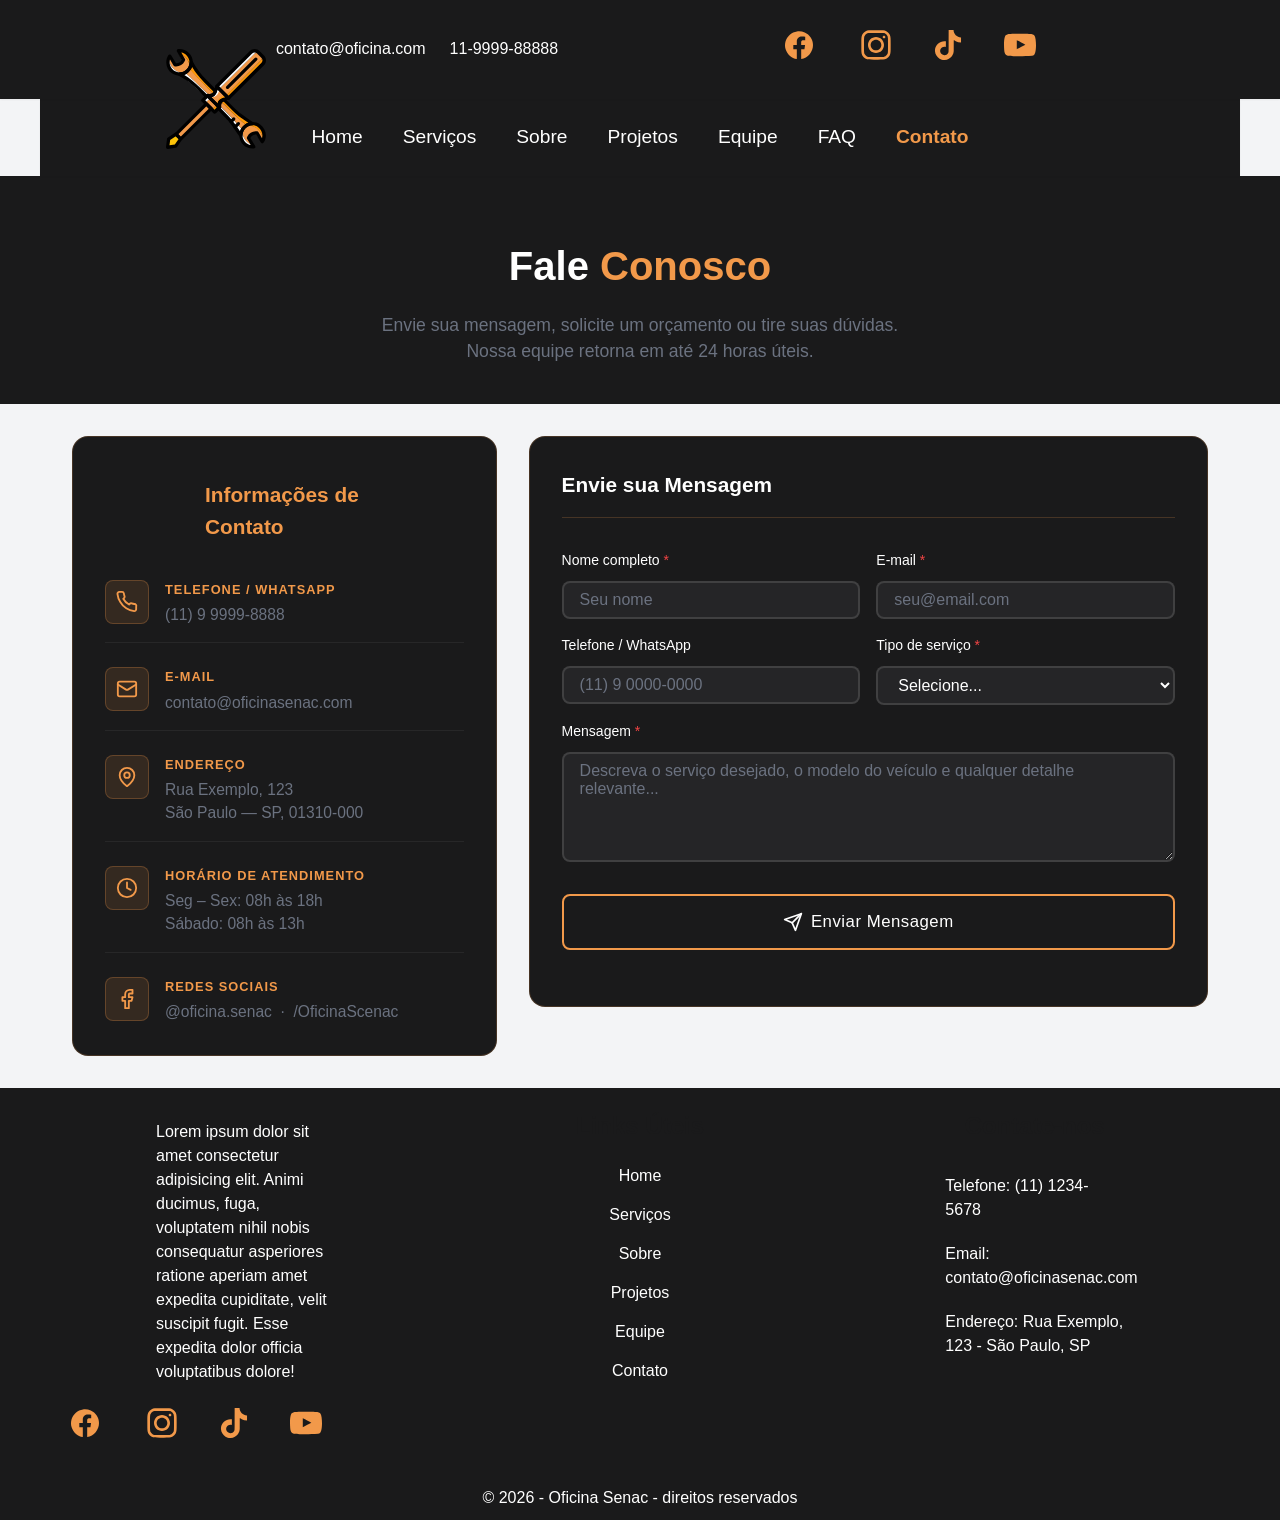
==== commit 672a4489: "feat: adicionada a seção faq" ====
--- a/contato.html
+++ b/contato.html
@@ -3,18 +3,12 @@
 <head>
     <meta charset="UTF-8">
     <meta name="viewport" content="width=device-width, initial-scale=1.0">
-    <title>Oficina Senac - Serviços</title>
-    <meta name="description" content="Oficina de Desenvolvimento de sites para carros">
-    <meta name="keywords" content="keyword1, keyword2">
-    <meta property="og:title" content="Page Title">
-    <meta property="og:description" content="Page description">
+    <title>Oficina Senac — Contato</title>
+    <meta name="description" content="Entre em contato com a Oficina Senac. Solicite um orçamento gratuito para troca de óleo, pintura, funilaria e muito mais.">
+    <meta name="keywords" content="oficina mecânica, contato, orçamento, São Paulo, pintura automotiva, mecânica">
+    <meta property="og:title" content="Oficina Senac — Fale Conosco">
+    <meta property="og:description" content="Solicite um orçamento gratuito. Atendemos as principais marcas: VW, Fiat, Honda, Toyota e mais.">
     <meta property="og:type" content="website">
-    <meta property="og:url" content="https://www.example.com">
-    <meta property="og:image" content="https://www.example.com/image.jpg">
-    <meta name="twitter:card" content="summary_large_image">
-    <meta name="twitter:title" content="Page Title">
-    <meta name="twitter:description" content="Page description">
-    <meta name="twitter:image" content="https://www.example.com/image.jpg">
 
     <link rel="preload" href="assets/css/microframework.css" as="style"
             onload="this.rel='stylesheet'">
@@ -24,23 +18,313 @@
 </head>
 <body class="bem-cursor">
     <div id="navbar-principal"></div>
+
     <main>
-        <div id="navbar-secundaria" class="bem-navbar--secundaria bem-container"></div>
-<section class="bem-container" id="servicos">
-            <h2 class="bem-titulo-h2">Contato</h2>
-            <div class="bem-grid-auto">
-
-           
+        <div id="navbar-secundaria"></div>
+
+        <!-- ====== HERO DA PÁGINA DE CONTATO ====== -->
+        <div class="contato-hero">
+            <h1>Fale <span>Conosco</span></h1>
+            <p>Envie sua mensagem, solicite um orçamento ou tire suas dúvidas. Nossa equipe retorna em até 24 horas úteis.</p>
+        </div>
+
+        <!-- ====== LAYOUT PRINCIPAL: INFO + FORMULÁRIO ====== -->
+        <section class="bem-container" id="contato">
+            <div class="contato-layout">
+
+                <!-- Coluna Esquerda: Informações de Contato -->
+                <aside class="contato-info">
+                    <p class="contato-info-titulo">Informações de Contato</p>
+
+                    <!-- Telefone -->
+                    <div class="contato-info-item">
+                        <div class="contato-info-icone">
+                            <svg xmlns="http://www.w3.org/2000/svg" viewBox="0 0 24 24" fill="none"
+                                stroke="currentColor" stroke-width="2" stroke-linecap="round" stroke-linejoin="round">
+                                <path d="M22 16.92v3a2 2 0 0 1-2.18 2 19.79 19.79 0 0 1-8.63-3.07A19.5 19.5 0 0 1 4.69 12a19.79 19.79 0 0 1-3.07-8.67A2 2 0 0 1 3.56 1h3a2 2 0 0 1 2 1.72c.127.96.361 1.903.7 2.81a2 2 0 0 1-.45 2.11L7.91 8.51a16 16 0 0 0 6.29 6.29l.87-.87a2 2 0 0 1 2.11-.45c.907.339 1.85.573 2.81.7A2 2 0 0 1 22 16.92z"/>
+                            </svg>
+                        </div>
+                        <div class="contato-info-texto">
+                            <h4>Telefone / WhatsApp</h4>
+                            <p><a href="tel:+5511999988888">(11) 9 9999-8888</a></p>
+                        </div>
+                    </div>
+
+                    <!-- E-mail -->
+                    <div class="contato-info-item">
+                        <div class="contato-info-icone">
+                            <svg xmlns="http://www.w3.org/2000/svg" viewBox="0 0 24 24" fill="none"
+                                stroke="currentColor" stroke-width="2" stroke-linecap="round" stroke-linejoin="round">
+                                <rect width="20" height="16" x="2" y="4" rx="2"/>
+                                <path d="m22 7-8.97 5.7a1.94 1.94 0 0 1-2.06 0L2 7"/>
+                            </svg>
+                        </div>
+                        <div class="contato-info-texto">
+                            <h4>E-mail</h4>
+                            <p><a href="mailto:contato@oficinasenac.com">contato@oficinasenac.com</a></p>
+                        </div>
+                    </div>
+
+                    <!-- Endereço -->
+                    <div class="contato-info-item">
+                        <div class="contato-info-icone">
+                            <svg xmlns="http://www.w3.org/2000/svg" viewBox="0 0 24 24" fill="none"
+                                stroke="currentColor" stroke-width="2" stroke-linecap="round" stroke-linejoin="round">
+                                <path d="M20 10c0 6-8 12-8 12s-8-6-8-12a8 8 0 0 1 16 0Z"/>
+                                <circle cx="12" cy="10" r="3"/>
+                            </svg>
+                        </div>
+                        <div class="contato-info-texto">
+                            <h4>Endereço</h4>
+                            <p>Rua Exemplo, 123<br>São Paulo — SP, 01310-000</p>
+                        </div>
+                    </div>
+
+                    <!-- Horário -->
+                    <div class="contato-info-item">
+                        <div class="contato-info-icone">
+                            <svg xmlns="http://www.w3.org/2000/svg" viewBox="0 0 24 24" fill="none"
+                                stroke="currentColor" stroke-width="2" stroke-linecap="round" stroke-linejoin="round">
+                                <circle cx="12" cy="12" r="10"/>
+                                <polyline points="12 6 12 12 16 14"/>
+                            </svg>
+                        </div>
+                        <div class="contato-info-texto">
+                            <h4>Horário de Atendimento</h4>
+                            <p>Seg – Sex: 08h às 18h<br>Sábado: 08h às 13h</p>
+                        </div>
+                    </div>
+
+                    <!-- Redes Sociais -->
+                    <div class="contato-info-item">
+                        <div class="contato-info-icone">
+                            <svg xmlns="http://www.w3.org/2000/svg" viewBox="0 0 24 24" fill="none"
+                                stroke="currentColor" stroke-width="2" stroke-linecap="round" stroke-linejoin="round">
+                                <path d="M18 2h-3a5 5 0 0 0-5 5v3H7v4h3v8h4v-8h3l1-4h-4V7a1 1 0 0 1 1-1h3z"/>
+                            </svg>
+                        </div>
+                        <div class="contato-info-texto">
+                            <h4>Redes Sociais</h4>
+                            <p>
+                                <a href="#">@oficina.senac</a> &nbsp;·&nbsp;
+                                <a href="#">/OficinaScenac</a>
+                            </p>
+                        </div>
+                    </div>
+                </aside>
+
+                <!-- Coluna Direita: Formulário -->
+                <div class="contato-form-wrapper">
+                    <h3>Envie sua Mensagem</h3>
+
+                    <!-- Formulário -->
+                    <form class="bem-form" id="form-contato" novalidate>
+
+                        <!-- Nome + E-mail lado a lado -->
+                        <div class="contato-form-row">
+                            <div class="bem-form__group">
+                                <label for="nome" class="bem-form__label bem-form__label--required">
+                                    Nome completo
+                                </label>
+                                <input
+                                    type="text"
+                                    id="nome"
+                                    name="nome"
+                                    class="bem-form__input"
+                                    placeholder="Seu nome"
+                                    autocomplete="name"
+                                >
+                                <span class="bem-form__error" id="erro-nome" style="display:none">Por favor, informe seu nome.</span>
+                            </div>
+
+                            <div class="bem-form__group">
+                                <label for="email" class="bem-form__label bem-form__label--required">
+                                    E-mail
+                                </label>
+                                <input
+                                    type="email"
+                                    id="email"
+                                    name="email"
+                                    class="bem-form__input"
+                                    placeholder="seu@email.com"
+                                    autocomplete="email"
+                                >
+                                <span class="bem-form__error" id="erro-email" style="display:none">Informe um e-mail válido.</span>
+                            </div>
+                        </div>
+
+                        <!-- Telefone + Tipo de Serviço lado a lado -->
+                        <div class="contato-form-row">
+                            <div class="bem-form__group">
+                                <label for="telefone" class="bem-form__label">
+                                    Telefone / WhatsApp
+                                </label>
+                                <input
+                                    type="tel"
+                                    id="telefone"
+                                    name="telefone"
+                                    class="bem-form__input"
+                                    placeholder="(11) 9 0000-0000"
+                                    autocomplete="tel"
+                                >
+                            </div>
+
+                            <div class="bem-form__group">
+                                <label for="servico" class="bem-form__label bem-form__label--required">
+                                    Tipo de serviço
+                                </label>
+                                <select id="servico" name="servico" class="bem-form__select">
+                                    <option value="" disabled selected>Selecione...</option>
+                                    <option value="troca-oleo">Troca de Óleo</option>
+                                    <option value="pintura">Pintura Automotiva</option>
+                                    <option value="funilaria">Funilaria / Amassados</option>
+                                    <option value="vidro">Troca de Vidro / Parabrisa</option>
+                                    <option value="mecanica">Mecânica Geral</option>
+                                    <option value="diagnostico">Diagnóstico do Motor</option>
+                                    <option value="freios">Sistema de Freios</option>
+                                    <option value="seguro">Sinistro / Seguro</option>
+                                    <option value="outro">Outro</option>
+                                </select>
+                                <span class="bem-form__error" id="erro-servico" style="display:none">Selecione um tipo de serviço.</span>
+                            </div>
+                        </div>
+
+                        <!-- Mensagem (linha inteira) -->
+                        <div class="bem-form__group">
+                            <label for="mensagem" class="bem-form__label bem-form__label--required">
+                                Mensagem
+                            </label>
+                            <textarea
+                                id="mensagem"
+                                name="mensagem"
+                                class="bem-form__textarea"
+                                rows="5"
+                                placeholder="Descreva o serviço desejado, o modelo do veículo e qualquer detalhe relevante..."
+                            ></textarea>
+                            <span class="bem-form__error" id="erro-mensagem" style="display:none">Por favor, escreva sua mensagem.</span>
+                        </div>
+
+                        <!-- Botão de envio -->
+                        <button type="submit" class="bem-btn bem-btn--primary" id="btn-enviar">
+                            <svg xmlns="http://www.w3.org/2000/svg" width="20" height="20" viewBox="0 0 24 24"
+                                fill="none" stroke="currentColor" stroke-width="2" stroke-linecap="round" stroke-linejoin="round">
+                                <path d="M22 2 11 13"/><path d="M22 2 15 22 11 13 2 9l20-7z"/>
+                            </svg>
+                            Enviar Mensagem
+                        </button>
+                    </form>
+
+                    <!-- Mensagem de Sucesso (oculta até envio) -->
+                    <div class="form-sucesso" id="form-sucesso">
+                        <div class="form-sucesso__icone">
+                            <svg xmlns="http://www.w3.org/2000/svg" viewBox="0 0 24 24" fill="none"
+                                stroke="currentColor" stroke-width="2.5" stroke-linecap="round" stroke-linejoin="round">
+                                <path d="M22 11.08V12a10 10 0 1 1-5.93-9.14"/>
+                                <polyline points="22 4 12 14.01 9 11.01"/>
+                            </svg>
+                        </div>
+                        <h4>Mensagem enviada!</h4>
+                        <p>Obrigado pelo contato. Nossa equipe retornará em até <strong>24 horas úteis</strong>.</p>
+                        <button class="bem-btn bem-btn--outline" id="btn-nova-mensagem">
+                            Enviar outra mensagem
+                        </button>
+                    </div>
+                </div>
 
             </div>
         </section>
 
-
     </main>
-<footer id="footer-container">     
-     </footer>
-     <script src="assets/js/footer.js"></script>
-     <script src="assets/js/navbar.js"></script>
-     <script src="assets/js/script.js"></script>
+
+    <footer id="footer-container"></footer>
+
+    <script src="assets/js/footer.js"></script>
+    <script src="assets/js/navbar.js"></script>
+    <script src="assets/js/script.js"></script>
+
+    <!-- Validação e envio do formulário de contato -->
+    <script>
+        document.addEventListener('DOMContentLoaded', function () {
+            const form        = document.getElementById('form-contato');
+            const sucesso     = document.getElementById('form-sucesso');
+            const btnNova     = document.getElementById('btn-nova-mensagem');
+
+            // ---- Helpers ----
+            function mostrarErro(inputId, erroId, condicao) {
+                const input = document.getElementById(inputId);
+                const erro  = document.getElementById(erroId);
+                if (!input || !erro) return condicao;
+                if (condicao) {
+                    input.classList.add('bem-form__input--error');
+                    erro.style.display = 'block';
+                } else {
+                    input.classList.remove('bem-form__input--error');
+                    erro.style.display = 'none';
+                }
+                return condicao;
+            }
+
+            function emailValido(v) {
+                return /^[^\s@]+@[^\s@]+\.[^\s@]+$/.test(v);
+            }
+
+            // ---- Validação ----
+            function validarFormulario() {
+                const nome      = document.getElementById('nome').value.trim();
+                const email     = document.getElementById('email').value.trim();
+                const servico   = document.getElementById('servico').value;
+                const mensagem  = document.getElementById('mensagem').value.trim();
+
+                const erroNome     = mostrarErro('nome',     'erro-nome',     nome.length < 2);
+                const erroEmail    = mostrarErro('email',    'erro-email',    !emailValido(email));
+                const erroServico  = mostrarErro('servico',  'erro-servico',  !servico);
+                const erroMensagem = mostrarErro('mensagem', 'erro-mensagem', mensagem.length < 10);
+
+                return !erroNome && !erroEmail && !erroServico && !erroMensagem;
+            }
+
+            // ---- Submissão ----
+            form.addEventListener('submit', function (e) {
+                e.preventDefault();
+                if (!validarFormulario()) return;
+
+                // Simulação de envio (substituir pela chamada real ao backend)
+                const btnEnviar = document.getElementById('btn-enviar');
+                btnEnviar.disabled  = true;
+                btnEnviar.textContent = 'Enviando...';
+
+                setTimeout(function () {
+                    form.style.display    = 'none';
+                    sucesso.classList.add('visivel');
+                }, 1000);
+            });
+
+            // ---- Resetar para nova mensagem ----
+            btnNova.addEventListener('click', function () {
+                form.reset();
+                form.style.display = '';
+                sucesso.classList.remove('visivel');
+                document.querySelectorAll('.bem-form__input--error')
+                    .forEach(function (el) { el.classList.remove('bem-form__input--error'); });
+                document.querySelectorAll('.bem-form__error')
+                    .forEach(function (el) { el.style.display = 'none'; });
+                const btnEnviar = document.getElementById('btn-enviar');
+                btnEnviar.disabled     = false;
+                btnEnviar.innerHTML    = `<svg xmlns="http://www.w3.org/2000/svg" width="20" height="20" viewBox="0 0 24 24" fill="none" stroke="currentColor" stroke-width="2" stroke-linecap="round" stroke-linejoin="round"><path d="M22 2 11 13"/><path d="M22 2 15 22 11 13 2 9l20-7z"/></svg> Enviar Mensagem`;
+            });
+
+            // ---- Limpar erros em tempo real ----
+            ['nome', 'email', 'servico', 'mensagem'].forEach(function (id) {
+                const el = document.getElementById(id);
+                if (el) {
+                    el.addEventListener('input', function () {
+                        el.classList.remove('bem-form__input--error');
+                        const erro = document.getElementById('erro-' + id);
+                        if (erro) erro.style.display = 'none';
+                    });
+                }
+            });
+        });
+    </script>
 </body>
 </html>
--- a/assets/css/microframework.css
+++ b/assets/css/microframework.css
@@ -106,6 +106,9 @@
   position: relative;
   height: 300px;
 }
+#servicos{
+  margin: 50px auto;
+}
 .sobre-img{
   position: absolute;
   top: 70px;
@@ -137,7 +140,7 @@
   align-items: center;
   justify-content: center;
   height: 65.75vh;
-  background-image: url(../imagens/Garagem.webp);
+  background-image: url(../imagens/utopia-boaimagem.jpg);
   /*cover = estica e contain manter o tamanho original  */
   background-size: cover;
   background-repeat: no-repeat;
@@ -494,7 +497,9 @@
 
 #projetos{
   position: relative;
-}
+  margin: 50px auto;
+}
+
 .img-comp-container {
   position: relative;
   height: 200px; /*should be the same height as the images*/
@@ -724,9 +729,339 @@
   gap: 15px;
 }
 .bem-navbar__footer{
+  flex-direction: column;
   list-style: none;
   display: flex;
   justify-content: center;
   align-items: center;
   gap: 15px;
+}
+
+/* ============================================
+   FAQ — Accordion Interativo
+   ============================================ */
+.faq-accordion {
+  display: flex;
+  flex-direction: column;
+  gap: var(--bem-spacing-sm);
+  width: 100%;
+  max-width: 860px;
+  margin: var(--bem-spacing-xl) auto 0 auto;
+}
+
+.faq-item {
+  border-radius: var(--bem-radius-md);
+  border: 1px solid rgba(242, 153, 74, 0.25);
+  border-left: 4px solid var(--bem-tertiary);
+  overflow: hidden;
+  transition: border-color 0.3s ease, box-shadow 0.3s ease;
+}
+
+.faq-item:hover {
+  border-color: var(--bem-tertiary);
+  box-shadow: 0 0 0 1px rgba(242, 153, 74, 0.3), var(--bem-shadow-md);
+}
+
+.faq-pergunta {
+  width: 100%;
+  display: flex;
+  align-items: center;
+  justify-content: space-between;
+  gap: var(--bem-spacing-md);
+  padding: var(--bem-spacing-lg);
+  background-color: var(--bem-primary);
+  color: var(--bem-secondary);
+  border: none;
+  cursor: pointer;
+  text-align: left;
+  font-size: 1.05rem;
+  font-weight: 600;
+  font-family: var(--bem-font-base);
+  transition: background-color 0.25s ease, color 0.25s ease;
+}
+
+.faq-pergunta:hover {
+  background-color: #252527;
+}
+
+.faq-pergunta.ativo {
+  background-color: #252527;
+  color: var(--bem-tertiary);
+}
+
+.faq-icone {
+  flex-shrink: 0;
+  width: 22px;
+  height: 22px;
+  transition: transform 0.35s cubic-bezier(0.4, 0, 0.2, 1);
+  color: var(--bem-tertiary);
+}
+
+.faq-pergunta.ativo .faq-icone {
+  transform: rotate(180deg);
+}
+
+.faq-resposta {
+  max-height: 0;
+  overflow: hidden;
+  transition: max-height 0.4s cubic-bezier(0.4, 0, 0.2, 1);
+  background-color: #232325;
+}
+
+.faq-resposta.aberta {
+  max-height: 500px;
+}
+
+.faq-resposta p {
+  padding: var(--bem-spacing-lg) var(--bem-spacing-xl);
+  color: var(--bem-text-muted);
+  font-size: 0.975rem;
+  line-height: 1.75;
+}
+
+/* ============================================
+   Página de Contato — Layout e Componentes
+   ============================================ */
+.contato-hero {
+  display: flex;
+  flex-direction: column;
+  align-items: center;
+  justify-content: center;
+  padding: 60px var(--bem-spacing-lg) 40px;
+  background-color: var(--bem-primary);
+  text-align: center;
+}
+
+.contato-hero h1 {
+  font-size: 2.5rem;
+  font-weight: 700;
+  color: var(--bem-secondary);
+  margin-bottom: var(--bem-spacing-md);
+}
+
+.contato-hero h1 span {
+  color: var(--bem-tertiary);
+}
+
+.contato-hero p {
+  max-width: 560px;
+  font-size: 1.1rem;
+  color: var(--bem-text-muted);
+  padding: 0;
+  margin: 0 auto;
+}
+
+.contato-layout {
+  display: grid;
+  grid-template-columns: 1fr 1.6fr;
+  gap: var(--bem-spacing-xl);
+  align-items: start;
+  padding: var(--bem-spacing-xl) var(--bem-spacing-md);
+}
+
+/* Painel de informações de contato */
+.contato-info {
+  background-color: var(--bem-primary);
+  border: 1px solid rgba(242, 153, 74, 0.2);
+  border-radius: var(--bem-radius-lg);
+  padding: var(--bem-spacing-xl);
+  display: flex;
+  flex-direction: column;
+  gap: var(--bem-spacing-lg);
+}
+
+.contato-info-titulo {
+  font-size: 1.3rem;
+  font-weight: 700;
+  color: var(--bem-tertiary);
+  margin-bottom: var(--bem-spacing-xs);
+}
+
+.contato-info-item {
+  display: flex;
+  align-items: flex-start;
+  gap: var(--bem-spacing-md);
+  padding-bottom: var(--bem-spacing-md);
+  border-bottom: 1px solid rgba(255, 255, 255, 0.06);
+}
+
+.contato-info-item:last-of-type {
+  border-bottom: none;
+  padding-bottom: 0;
+}
+
+.contato-info-icone {
+  flex-shrink: 0;
+  width: 44px;
+  height: 44px;
+  display: flex;
+  align-items: center;
+  justify-content: center;
+  background-color: rgba(242, 153, 74, 0.12);
+  border-radius: var(--bem-radius-md);
+  border: 1px solid rgba(242, 153, 74, 0.25);
+}
+
+.contato-info-icone svg {
+  width: 22px;
+  height: 22px;
+  color: var(--bem-tertiary);
+}
+
+.contato-info-texto h4 {
+  font-size: 0.8rem;
+  font-weight: 600;
+  text-transform: uppercase;
+  letter-spacing: 0.08em;
+  color: var(--bem-tertiary);
+  margin-bottom: 4px;
+}
+
+.contato-info-texto p {
+  font-size: 0.975rem;
+  color: var(--bem-text-muted);
+  padding: 0;
+}
+
+.contato-info-texto a {
+  color: var(--bem-text-muted);
+  text-decoration: none;
+  transition: color 0.2s;
+}
+
+.contato-info-texto a:hover {
+  color: var(--bem-tertiary);
+}
+
+/* Formulário de contato */
+.contato-form-wrapper {
+  background-color: var(--bem-primary);
+  border: 1px solid rgba(242, 153, 74, 0.2);
+  border-radius: var(--bem-radius-lg);
+  padding: var(--bem-spacing-xl);
+}
+
+.contato-form-wrapper h3 {
+  font-size: 1.3rem;
+  font-weight: 700;
+  color: var(--bem-secondary);
+  margin-bottom: var(--bem-spacing-xl);
+  padding-bottom: var(--bem-spacing-md);
+  border-bottom: 1px solid rgba(242, 153, 74, 0.2);
+}
+
+.contato-form-wrapper .bem-form__label {
+  color: var(--bem-secondary);
+  font-size: 0.875rem;
+  font-weight: 500;
+  margin-bottom: 6px;
+}
+
+.contato-form-wrapper .bem-form__input,
+.contato-form-wrapper .bem-form__textarea,
+.contato-form-wrapper .bem-form__select {
+  background-color: #252527;
+  border-color: rgba(255, 255, 255, 0.12);
+  color: var(--bem-secondary);
+  border-radius: var(--bem-radius-md);
+  transition: border-color 0.25s ease, box-shadow 0.25s ease;
+}
+
+.contato-form-wrapper .bem-form__input::placeholder,
+.contato-form-wrapper .bem-form__textarea::placeholder {
+  color: var(--bem-text-muted);
+}
+
+.contato-form-wrapper .bem-form__input:focus,
+.contato-form-wrapper .bem-form__textarea:focus,
+.contato-form-wrapper .bem-form__select:focus {
+  outline: none;
+  border-color: var(--bem-tertiary);
+  box-shadow: 0 0 0 3px rgba(242, 153, 74, 0.18);
+  opacity: 1;
+}
+
+.contato-form-wrapper .bem-form__select option {
+  background-color: #252527;
+  color: var(--bem-secondary);
+}
+
+.contato-form-row {
+  display: grid;
+  grid-template-columns: 1fr 1fr;
+  gap: var(--bem-spacing-md);
+}
+
+.contato-form-wrapper .bem-btn--primary {
+  width: 100%;
+  padding: var(--bem-spacing-md) var(--bem-spacing-lg);
+  font-size: 1.05rem;
+  letter-spacing: 0.03em;
+  margin-top: var(--bem-spacing-md);
+  transition: all 0.25s ease;
+}
+
+.contato-form-wrapper .bem-btn--primary:hover {
+  background-color: var(--bem-tertiary);
+  color: var(--bem-primary);
+  border-color: var(--bem-tertiary);
+}
+
+/* Mensagem de sucesso */
+.form-sucesso {
+  display: none;
+  flex-direction: column;
+  align-items: center;
+  justify-content: center;
+  gap: var(--bem-spacing-md);
+  padding: var(--bem-spacing-xl);
+  text-align: center;
+}
+
+.form-sucesso.visivel {
+  display: flex;
+}
+
+.form-sucesso__icone {
+  width: 72px;
+  height: 72px;
+  background-color: rgba(16, 185, 129, 0.12);
+  border: 2px solid var(--bem-success);
+  border-radius: 9999px;
+  display: flex;
+  align-items: center;
+  justify-content: center;
+}
+
+.form-sucesso__icone svg {
+  width: 36px;
+  height: 36px;
+  color: var(--bem-success);
+}
+
+.form-sucesso h4 {
+  font-size: 1.4rem;
+  font-weight: 700;
+  color: var(--bem-secondary);
+}
+
+.form-sucesso p {
+  padding: 0;
+  color: var(--bem-text-muted);
+}
+
+@media (max-width: 768px) {
+  .contato-layout {
+    grid-template-columns: 1fr;
+  }
+  .contato-form-row {
+    grid-template-columns: 1fr;
+  }
+  .contato-hero h1 {
+    font-size: 1.75rem;
+  }
+  .faq-pergunta {
+    font-size: 0.95rem;
+    padding: var(--bem-spacing-md);
+  }
 }
--- a/assets/css/microframework.css
+++ b/assets/css/microframework.css
@@ -106,6 +106,9 @@
   position: relative;
   height: 300px;
 }
+#servicos{
+  margin: 50px auto;
+}
 .sobre-img{
   position: absolute;
   top: 70px;
@@ -137,7 +140,7 @@
   align-items: center;
   justify-content: center;
   height: 65.75vh;
-  background-image: url(../imagens/Garagem.webp);
+  background-image: url(../imagens/utopia-boaimagem.jpg);
   /*cover = estica e contain manter o tamanho original  */
   background-size: cover;
   background-repeat: no-repeat;
@@ -494,7 +497,9 @@
 
 #projetos{
   position: relative;
-}
+  margin: 50px auto;
+}
+
 .img-comp-container {
   position: relative;
   height: 200px; /*should be the same height as the images*/
@@ -724,9 +729,339 @@
   gap: 15px;
 }
 .bem-navbar__footer{
+  flex-direction: column;
   list-style: none;
   display: flex;
   justify-content: center;
   align-items: center;
   gap: 15px;
+}
+
+/* ============================================
+   FAQ — Accordion Interativo
+   ============================================ */
+.faq-accordion {
+  display: flex;
+  flex-direction: column;
+  gap: var(--bem-spacing-sm);
+  width: 100%;
+  max-width: 860px;
+  margin: var(--bem-spacing-xl) auto 0 auto;
+}
+
+.faq-item {
+  border-radius: var(--bem-radius-md);
+  border: 1px solid rgba(242, 153, 74, 0.25);
+  border-left: 4px solid var(--bem-tertiary);
+  overflow: hidden;
+  transition: border-color 0.3s ease, box-shadow 0.3s ease;
+}
+
+.faq-item:hover {
+  border-color: var(--bem-tertiary);
+  box-shadow: 0 0 0 1px rgba(242, 153, 74, 0.3), var(--bem-shadow-md);
+}
+
+.faq-pergunta {
+  width: 100%;
+  display: flex;
+  align-items: center;
+  justify-content: space-between;
+  gap: var(--bem-spacing-md);
+  padding: var(--bem-spacing-lg);
+  background-color: var(--bem-primary);
+  color: var(--bem-secondary);
+  border: none;
+  cursor: pointer;
+  text-align: left;
+  font-size: 1.05rem;
+  font-weight: 600;
+  font-family: var(--bem-font-base);
+  transition: background-color 0.25s ease, color 0.25s ease;
+}
+
+.faq-pergunta:hover {
+  background-color: #252527;
+}
+
+.faq-pergunta.ativo {
+  background-color: #252527;
+  color: var(--bem-tertiary);
+}
+
+.faq-icone {
+  flex-shrink: 0;
+  width: 22px;
+  height: 22px;
+  transition: transform 0.35s cubic-bezier(0.4, 0, 0.2, 1);
+  color: var(--bem-tertiary);
+}
+
+.faq-pergunta.ativo .faq-icone {
+  transform: rotate(180deg);
+}
+
+.faq-resposta {
+  max-height: 0;
+  overflow: hidden;
+  transition: max-height 0.4s cubic-bezier(0.4, 0, 0.2, 1);
+  background-color: #232325;
+}
+
+.faq-resposta.aberta {
+  max-height: 500px;
+}
+
+.faq-resposta p {
+  padding: var(--bem-spacing-lg) var(--bem-spacing-xl);
+  color: var(--bem-text-muted);
+  font-size: 0.975rem;
+  line-height: 1.75;
+}
+
+/* ============================================
+   Página de Contato — Layout e Componentes
+   ============================================ */
+.contato-hero {
+  display: flex;
+  flex-direction: column;
+  align-items: center;
+  justify-content: center;
+  padding: 60px var(--bem-spacing-lg) 40px;
+  background-color: var(--bem-primary);
+  text-align: center;
+}
+
+.contato-hero h1 {
+  font-size: 2.5rem;
+  font-weight: 700;
+  color: var(--bem-secondary);
+  margin-bottom: var(--bem-spacing-md);
+}
+
+.contato-hero h1 span {
+  color: var(--bem-tertiary);
+}
+
+.contato-hero p {
+  max-width: 560px;
+  font-size: 1.1rem;
+  color: var(--bem-text-muted);
+  padding: 0;
+  margin: 0 auto;
+}
+
+.contato-layout {
+  display: grid;
+  grid-template-columns: 1fr 1.6fr;
+  gap: var(--bem-spacing-xl);
+  align-items: start;
+  padding: var(--bem-spacing-xl) var(--bem-spacing-md);
+}
+
+/* Painel de informações de contato */
+.contato-info {
+  background-color: var(--bem-primary);
+  border: 1px solid rgba(242, 153, 74, 0.2);
+  border-radius: var(--bem-radius-lg);
+  padding: var(--bem-spacing-xl);
+  display: flex;
+  flex-direction: column;
+  gap: var(--bem-spacing-lg);
+}
+
+.contato-info-titulo {
+  font-size: 1.3rem;
+  font-weight: 700;
+  color: var(--bem-tertiary);
+  margin-bottom: var(--bem-spacing-xs);
+}
+
+.contato-info-item {
+  display: flex;
+  align-items: flex-start;
+  gap: var(--bem-spacing-md);
+  padding-bottom: var(--bem-spacing-md);
+  border-bottom: 1px solid rgba(255, 255, 255, 0.06);
+}
+
+.contato-info-item:last-of-type {
+  border-bottom: none;
+  padding-bottom: 0;
+}
+
+.contato-info-icone {
+  flex-shrink: 0;
+  width: 44px;
+  height: 44px;
+  display: flex;
+  align-items: center;
+  justify-content: center;
+  background-color: rgba(242, 153, 74, 0.12);
+  border-radius: var(--bem-radius-md);
+  border: 1px solid rgba(242, 153, 74, 0.25);
+}
+
+.contato-info-icone svg {
+  width: 22px;
+  height: 22px;
+  color: var(--bem-tertiary);
+}
+
+.contato-info-texto h4 {
+  font-size: 0.8rem;
+  font-weight: 600;
+  text-transform: uppercase;
+  letter-spacing: 0.08em;
+  color: var(--bem-tertiary);
+  margin-bottom: 4px;
+}
+
+.contato-info-texto p {
+  font-size: 0.975rem;
+  color: var(--bem-text-muted);
+  padding: 0;
+}
+
+.contato-info-texto a {
+  color: var(--bem-text-muted);
+  text-decoration: none;
+  transition: color 0.2s;
+}
+
+.contato-info-texto a:hover {
+  color: var(--bem-tertiary);
+}
+
+/* Formulário de contato */
+.contato-form-wrapper {
+  background-color: var(--bem-primary);
+  border: 1px solid rgba(242, 153, 74, 0.2);
+  border-radius: var(--bem-radius-lg);
+  padding: var(--bem-spacing-xl);
+}
+
+.contato-form-wrapper h3 {
+  font-size: 1.3rem;
+  font-weight: 700;
+  color: var(--bem-secondary);
+  margin-bottom: var(--bem-spacing-xl);
+  padding-bottom: var(--bem-spacing-md);
+  border-bottom: 1px solid rgba(242, 153, 74, 0.2);
+}
+
+.contato-form-wrapper .bem-form__label {
+  color: var(--bem-secondary);
+  font-size: 0.875rem;
+  font-weight: 500;
+  margin-bottom: 6px;
+}
+
+.contato-form-wrapper .bem-form__input,
+.contato-form-wrapper .bem-form__textarea,
+.contato-form-wrapper .bem-form__select {
+  background-color: #252527;
+  border-color: rgba(255, 255, 255, 0.12);
+  color: var(--bem-secondary);
+  border-radius: var(--bem-radius-md);
+  transition: border-color 0.25s ease, box-shadow 0.25s ease;
+}
+
+.contato-form-wrapper .bem-form__input::placeholder,
+.contato-form-wrapper .bem-form__textarea::placeholder {
+  color: var(--bem-text-muted);
+}
+
+.contato-form-wrapper .bem-form__input:focus,
+.contato-form-wrapper .bem-form__textarea:focus,
+.contato-form-wrapper .bem-form__select:focus {
+  outline: none;
+  border-color: var(--bem-tertiary);
+  box-shadow: 0 0 0 3px rgba(242, 153, 74, 0.18);
+  opacity: 1;
+}
+
+.contato-form-wrapper .bem-form__select option {
+  background-color: #252527;
+  color: var(--bem-secondary);
+}
+
+.contato-form-row {
+  display: grid;
+  grid-template-columns: 1fr 1fr;
+  gap: var(--bem-spacing-md);
+}
+
+.contato-form-wrapper .bem-btn--primary {
+  width: 100%;
+  padding: var(--bem-spacing-md) var(--bem-spacing-lg);
+  font-size: 1.05rem;
+  letter-spacing: 0.03em;
+  margin-top: var(--bem-spacing-md);
+  transition: all 0.25s ease;
+}
+
+.contato-form-wrapper .bem-btn--primary:hover {
+  background-color: var(--bem-tertiary);
+  color: var(--bem-primary);
+  border-color: var(--bem-tertiary);
+}
+
+/* Mensagem de sucesso */
+.form-sucesso {
+  display: none;
+  flex-direction: column;
+  align-items: center;
+  justify-content: center;
+  gap: var(--bem-spacing-md);
+  padding: var(--bem-spacing-xl);
+  text-align: center;
+}
+
+.form-sucesso.visivel {
+  display: flex;
+}
+
+.form-sucesso__icone {
+  width: 72px;
+  height: 72px;
+  background-color: rgba(16, 185, 129, 0.12);
+  border: 2px solid var(--bem-success);
+  border-radius: 9999px;
+  display: flex;
+  align-items: center;
+  justify-content: center;
+}
+
+.form-sucesso__icone svg {
+  width: 36px;
+  height: 36px;
+  color: var(--bem-success);
+}
+
+.form-sucesso h4 {
+  font-size: 1.4rem;
+  font-weight: 700;
+  color: var(--bem-secondary);
+}
+
+.form-sucesso p {
+  padding: 0;
+  color: var(--bem-text-muted);
+}
+
+@media (max-width: 768px) {
+  .contato-layout {
+    grid-template-columns: 1fr;
+  }
+  .contato-form-row {
+    grid-template-columns: 1fr;
+  }
+  .contato-hero h1 {
+    font-size: 1.75rem;
+  }
+  .faq-pergunta {
+    font-size: 0.95rem;
+    padding: var(--bem-spacing-md);
+  }
 }
